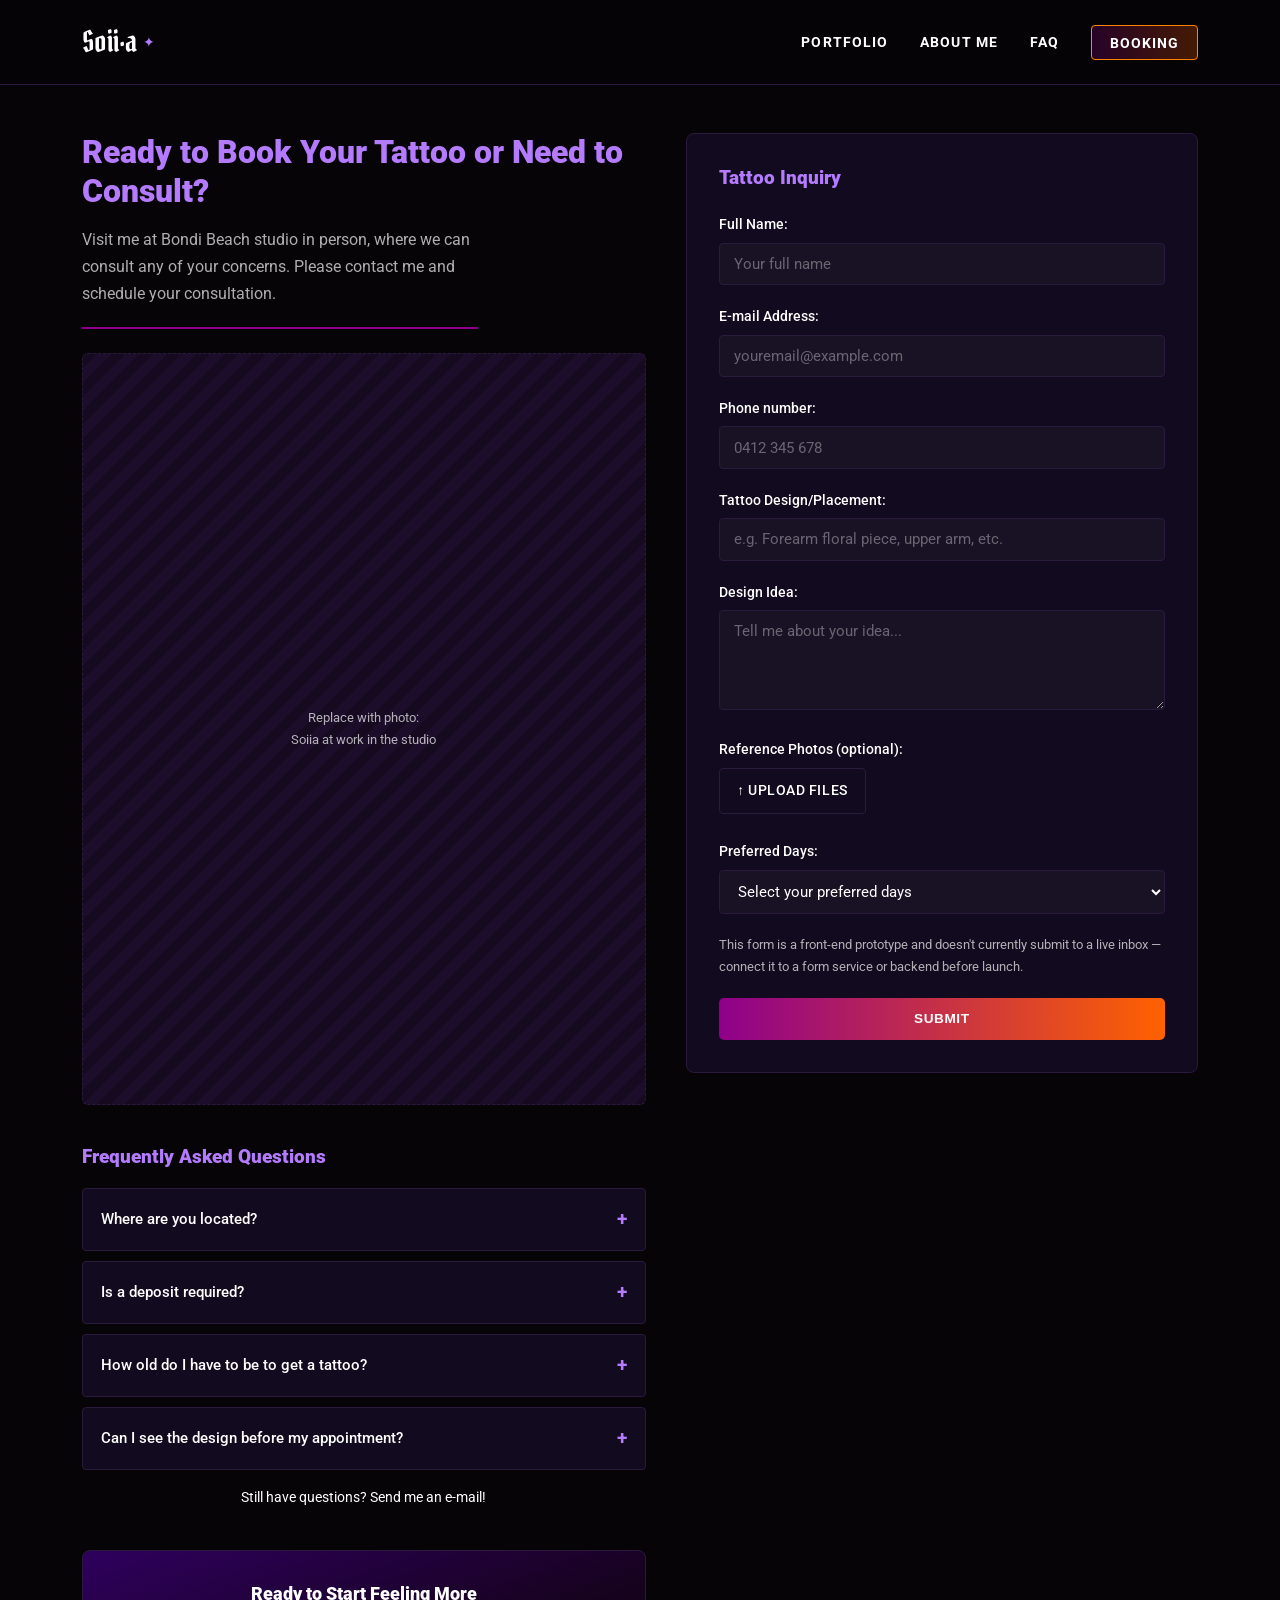
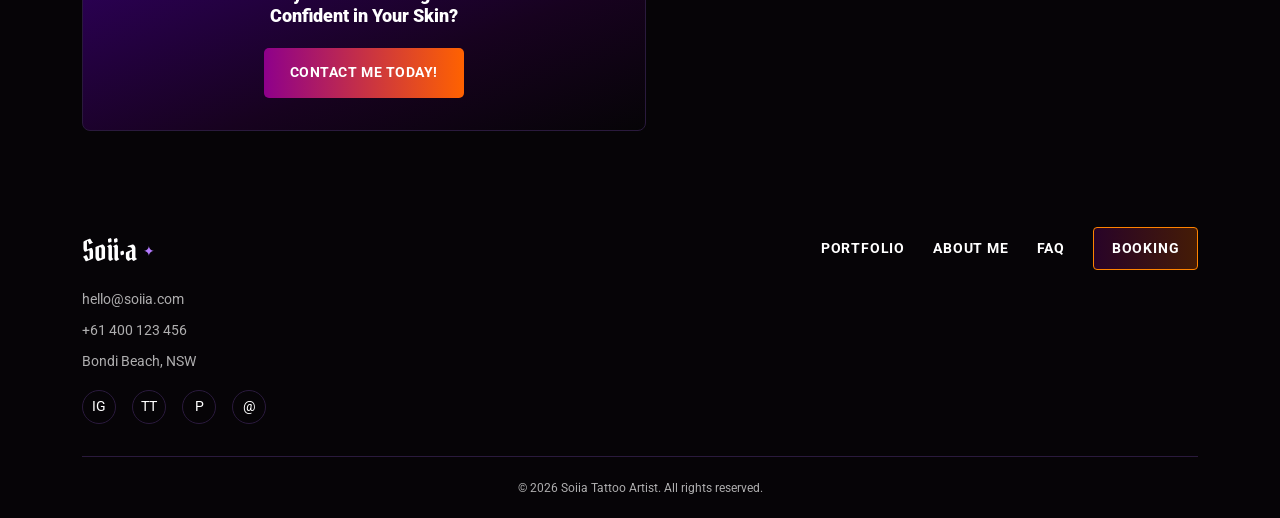
==== booking.html @ 14be4595 "day1change1" ====
<!DOCTYPE html>
<html lang="en">
<head>
  <meta charset="UTF-8">
  <meta name="viewport" content="width=device-width, initial-scale=1.0">
  <title>Soiia — Booking &amp; Consultation</title>
  <meta name="description" content="Book a tattoo consultation with Soiia, or send an inquiry with your design idea, placement, and preferred days.">
  <link rel="stylesheet" href="style.css">
</head>
<body>

  <header id="site-header">
    <input type="checkbox" id="nav-toggle" class="nav-toggle">

    <div class="header-inner">
      <a href="index.html" class="logo-word">Soii·a <span class="sparkle" aria-hidden="true">✦</span></a>

      <nav class="main-nav" aria-label="Primary">
        <ul>
          <li><a href="index.html#portfolio">Portfolio</a></li>
          <li><a href="index.html#about">About Me</a></li>
          <li><a href="#faq">FAQ</a></li>
          <li><a href="booking.html" class="nav-book">Booking</a></li>
        </ul>
      </nav>

      <div class="mobile-controls">
        <a href="booking.html" class="nav-book">Booking</a>
        <label for="nav-toggle" class="hamburger-btn" aria-label="Open menu">&#9776;</label>
      </div>
    </div>

    <div class="mobile-nav-panel">
      <a href="index.html#portfolio">Portfolio</a>
      <a href="index.html#about">About Me</a>
      <a href="#faq">FAQ</a>
    </div>
  </header>

  <!-- ===================== Two-column booking layout ===================== -->
  <section id="booking-columns">
    <div class="wrap">

      <div class="consult-intro">
        <h1>Ready to Book Your Tattoo or Need to Consult?</h1>
        <p>
          Visit me at Bondi Beach studio in person, where we can consult
          any of your concerns. Please contact me and schedule your
          consultation.
        </p>
        <div class="consult-photo photo-frame" role="img" aria-label="Photo of Soiia tattooing a client">
          Replace with photo:<br>Soiia at work in the studio
        </div>
      </div>

      <div class="inquiry-panel">
        <h2>Tattoo Inquiry</h2>
        <form id="booking-form" action="mailto:hello@soiia.com" method="post">

          <div class="form-row">
            <label for="full-name">Full Name:</label>
            <input type="text" id="full-name" name="full-name" placeholder="Your full name" required>
          </div>

          <div class="form-row">
            <label for="email">E-mail Address:</label>
            <input type="email" id="email" name="email" placeholder="youremail@example.com" required>
          </div>

          <div class="form-row">
            <label for="phone">Phone number:</label>
            <input type="tel" id="phone" name="phone" placeholder="0412 345 678">
          </div>

          <div class="form-row">
            <label for="placement">Tattoo Design/Placement:</label>
            <input type="text" id="placement" name="placement" placeholder="e.g. Forearm floral piece, upper arm, etc." required>
          </div>

          <div class="form-row">
            <label for="idea">Design Idea:</label>
            <textarea id="idea" name="idea" placeholder="Tell me about your idea..." required></textarea>
          </div>

          <div class="form-row">
            <label for="reference-photos">Reference Photos (optional):</label>
            <label class="file-upload-label" for="reference-photos">&#8593; Upload Files</label>
            <input type="file" id="reference-photos" name="reference-photos" accept="image/*" multiple>
          </div>

          <div class="form-row">
            <label for="preferred-days">Preferred Days:</label>
            <select id="preferred-days" name="preferred-days" required>
              <option value="">Select your preferred days</option>
              <option value="weekday-morning">Weekday mornings</option>
              <option value="weekday-afternoon">Weekday afternoons</option>
              <option value="saturday">Saturday</option>
              <option value="flexible">Flexible / not sure</option>
            </select>
          </div>

          <p class="form-note">
            This form is a front-end prototype and doesn't currently submit
            to a live inbox — connect it to a form service or backend before
            launch.
          </p>

          <button type="submit" class="btn btn-primary form-submit">Submit</button>
        </form>
      </div>

      <div class="faq-section" id="faq">
        <h2>Frequently Asked Questions</h2>

        <details class="faq-item">
          <summary>Where are you located?</summary>
          <p>The studio is based in Bondi Beach, NSW. Full address details are shared once your consultation is confirmed.</p>
        </details>

        <details class="faq-item">
          <summary>Is a deposit required?</summary>
          <p>Yes — a non-refundable deposit secures your booking once the design and date are confirmed. It's deducted from the final session cost.</p>
        </details>

        <details class="faq-item">
          <summary>How old do I have to be to get a tattoo?</summary>
          <p>You must be 18 or older with valid photo ID. No exceptions, regardless of parental consent.</p>
        </details>

        <details class="faq-item">
          <summary>Can I see the design before my appointment?</summary>
          <p>Yes — final artwork is shared for approval ahead of your session, with time for any small adjustments.</p>
        </details>

        <p class="faq-more">Still have questions? <a href="mailto:hello@soiia.com">Send me an e-mail!</a></p>
      </div>

      <div class="cta-inline">
        <h2>Ready to Start Feeling More<br>Confident in Your Skin?</h2>
        <a href="#booking-form" class="btn btn-primary">Contact Me Today!</a>
      </div>

    </div>
  </section>

  <!-- ===================== Footer ===================== -->
  <footer id="site-footer">
    <div class="wrap">
      <div class="footer-top">
        <div class="footer-brand">
          <p class="logo-word">Soii·a <span class="sparkle" aria-hidden="true">✦</span></p>
          <ul class="footer-contact">
            <li><a href="mailto:hello@soiia.com">hello@soiia.com</a></li>
            <li><a href="tel:+61400123456">+61 400 123 456</a></li>
            <li>Bondi Beach, NSW</li>
          </ul>
          <div class="footer-social">
            <a href="https://instagram.com/soiia" target="_blank" rel="noopener" aria-label="Soiia on Instagram">IG</a>
            <a href="https://tiktok.com/@soiia" target="_blank" rel="noopener" aria-label="Soiia on TikTok">TT</a>
            <a href="https://pinterest.com/soiia" target="_blank" rel="noopener" aria-label="Soiia on Pinterest">P</a>
            <a href="mailto:hello@soiia.com" aria-label="Email Soiia">@</a>
          </div>
        </div>

        <nav class="footer-links" aria-label="Footer">
          <a href="index.html#portfolio">Portfolio</a>
          <a href="index.html#about">About Me</a>
          <a href="#faq">FAQ</a>
          <a href="booking.html" class="nav-book">Booking</a>
        </nav>
      </div>

      <div class="footer-bottom">
        &copy; 2026 Soiia Tattoo Artist. All rights reserved.
      </div>
    </div>
  </footer>

</body>
</html>
---- style.css ----
@import url('https://fonts.googleapis.com/css2?family=Pirata+One&family=Tangerine:wght@700&family=Roboto:wght@400;500;700;900&display=swap');

:root {
  --bg: #060407;
  --panel: #120a1e;
  --panel-border: #2a1a3d;
  --ink: #2E005D;
  --indigo: #5C008B;
  --magenta: #8E008B;
  --orange: #FF8300;
  --blaze: #FF6200;
  --accent: #b47bff;   /* lightened tint of the brand indigo/magenta, for legibility on black */
  --white: #FFFFFF;
  --muted: rgba(255,255,255,0.68);
  --gradient-cta: linear-gradient(90deg, var(--magenta), var(--blaze));
  --gradient-banner: linear-gradient(160deg, var(--ink) 0%, #17021f 60%, var(--bg) 100%);
}

* { box-sizing: border-box; margin: 0; padding: 0; }
html { scroll-behavior: smooth; }

body {
  background: var(--bg);
  color: var(--white);
  font-family: 'Roboto', sans-serif;
  line-height: 1.7;
}

h1, h2, h3, h4 { font-weight: 900; line-height: 1.2; }

a { color: var(--white); text-decoration: none; }
a:hover, a:focus-visible { color: var(--accent); }
a:focus-visible, button:focus-visible, input:focus-visible,
textarea:focus-visible, select:focus-visible, summary:focus-visible {
  outline: 2px solid var(--orange);
  outline-offset: 3px;
}

ul { list-style: none; }
img, svg { display: block; max-width: 100%; }

.wrap {
  max-width: 1180px;
  margin: 0 auto;
  padding: 0 2rem;
}

.eyebrow {
  color: var(--accent);
  font-size: 0.85rem;
  font-weight: 700;
  letter-spacing: 0.14em;
  text-transform: uppercase;
  margin-bottom: 0.75rem;
}

.sparkle { color: var(--accent); display: inline-block; }

/* ---------- Photo placeholders (swap for real <img> once you have photos) ---------- */
.photo-frame {
  background: repeating-linear-gradient(135deg, #150a20, #150a20 10px, #1c0e2b 10px, #1c0e2b 20px);
  border: 1px dashed var(--panel-border);
  border-radius: 6px;
  display: flex;
  align-items: center;
  justify-content: center;
  text-align: center;
  color: var(--muted);
  font-size: 0.8rem;
  padding: 1rem;
  min-height: 160px;
}

/* ---------- Header ---------- */
#site-header {
  position: sticky;
  top: 0;
  z-index: 20;
  background: rgba(6,4,7,0.92);
  backdrop-filter: blur(6px);
  border-bottom: 1px solid var(--panel-border);
}

.header-inner {
  max-width: 1180px;
  margin: 0 auto;
  padding: 1.1rem 2rem;
  display: flex;
  align-items: center;
  justify-content: space-between;
}

.logo-word {
  font-family: 'Pirata One', cursive;
  font-size: 1.8rem;
  color: var(--white);
  display: inline-flex;
  align-items: center;
  gap: 0.35rem;
}

.logo-word .sparkle { font-size: 0.9rem; }

.main-nav ul {
  display: flex;
  align-items: center;
  gap: 2rem;
}

.main-nav a {
  font-size: 0.85rem;
  font-weight: 700;
  letter-spacing: 0.08em;
  text-transform: uppercase;
  color: var(--white);
}

.nav-book {
  border: 1px solid var(--orange);
  border-radius: 4px;
  padding: 0.55rem 1.1rem !important;
  background: linear-gradient(90deg, rgba(142,0,139,0.25), rgba(255,98,0,0.25));
}

.nav-book:hover { color: var(--white) !important; background: var(--gradient-cta); }

/* mobile-only controls, hidden on desktop */
.mobile-controls, .nav-toggle, .mobile-nav-panel { display: none; }

/* ---------- Hero ---------- */
#hero .wrap {
  display: grid;
  grid-template-columns: 1fr 1fr;
  gap: 3rem;
  align-items: center;
  padding-top: 4rem;
  padding-bottom: 3rem;
}

#hero h1 {
  font-size: clamp(2.2rem, 4.2vw, 3.4rem);
  margin-bottom: 1.25rem;
}

.hero-sub {
  border-left: 3px solid var(--magenta);
  padding-left: 1rem;
  color: var(--muted);
  font-size: 1.05rem;
  max-width: 40ch;
  margin-bottom: 2rem;
}

.button-row { display: flex; gap: 1rem; flex-wrap: wrap; }

.btn {
  display: inline-flex;
  align-items: center;
  gap: 0.4rem;
  padding: 0.85rem 1.6rem;
  border-radius: 5px;
  font-weight: 700;
  font-size: 0.85rem;
  letter-spacing: 0.04em;
  text-transform: uppercase;
}

.btn-primary { background: var(--gradient-cta); color: var(--white); }
.btn-primary:hover { color: var(--white); filter: brightness(1.12); }

.btn-outline { border: 1px solid var(--accent); color: var(--white); }
.btn-outline:hover { color: var(--white); background: rgba(180,123,255,0.12); }

.hero-photo.photo-frame { aspect-ratio: 4 / 5; }

.divider-row {
  display: flex;
  align-items: center;
  gap: 1rem;
  justify-content: center;
  padding: 0 0 3rem;
  color: var(--accent);
  font-size: 0.8rem;
  letter-spacing: 0.3em;
  text-transform: uppercase;
}

.divider-row::before, .divider-row::after {
  content: '';
  flex: 1;
  max-width: 220px;
  height: 1px;
  background: var(--panel-border);
}

/* ---------- About ---------- */
#about .wrap {
  display: grid;
  grid-template-columns: 1fr 1fr;
  gap: 3rem;
  align-items: center;
  padding-bottom: 4rem;
}

#about h2 { font-size: clamp(1.4rem, 2.6vw, 1.9rem); margin-bottom: 1rem; }
#about p { color: var(--muted); max-width: 48ch; margin-bottom: 1.5rem; }

.signature {
  font-family: 'Tangerine', cursive;
  font-size: 2.6rem;
  font-weight: 700;
  color: var(--accent);
  display: inline-flex;
  align-items: center;
  gap: 0.4rem;
}

.about-photos {
  display: grid;
  grid-template-columns: 1fr 1fr;
  gap: 1rem;
}

.about-photos .photo-frame { aspect-ratio: 3 / 4; }

/* ---------- Portfolio gallery ---------- */
#portfolio { padding-bottom: 4rem; }

.gallery-grid {
  display: grid;
  grid-template-columns: repeat(4, 1fr);
  gap: 1rem;
}

.gallery-grid .photo-frame { aspect-ratio: 1 / 1; }

/* ---------- CTA banner ---------- */
.cta-banner {
  background: var(--gradient-banner);
  border-top: 1px solid var(--panel-border);
  border-bottom: 1px solid var(--panel-border);
  text-align: center;
  padding: 4rem 2rem;
}

.cta-banner h2 {
  font-size: clamp(1.3rem, 3vw, 1.8rem);
  margin-bottom: 1.5rem;
}

/* ---------- Footer ---------- */
#site-footer { padding: 3rem 0 0; }

.footer-top {
  display: flex;
  justify-content: space-between;
  align-items: flex-start;
  flex-wrap: wrap;
  gap: 2rem;
  padding-bottom: 2rem;
}

.footer-brand .logo-word { margin-bottom: 0.75rem; }

.footer-contact li {
  color: var(--muted);
  font-size: 0.9rem;
  margin-bottom: 0.4rem;
}

.footer-contact a { color: var(--muted); }
.footer-contact a:hover { color: var(--accent); }

.footer-links {
  display: flex;
  gap: 1.75rem;
  align-items: center;
  flex-wrap: wrap;
}

.footer-links a {
  font-size: 0.85rem;
  font-weight: 700;
  letter-spacing: 0.06em;
  text-transform: uppercase;
}

.footer-social {
  display: flex;
  gap: 1rem;
  margin-top: 1rem;
}

.footer-social a {
  width: 34px;
  height: 34px;
  border: 1px solid var(--panel-border);
  border-radius: 50%;
  display: flex;
  align-items: center;
  justify-content: center;
  font-size: 0.9rem;
}

.footer-social a:hover { border-color: var(--accent); }

.footer-bottom {
  border-top: 1px solid var(--panel-border);
  padding: 1.25rem 0;
  text-align: center;
  font-size: 0.78rem;
  color: var(--muted);
}

/* ---------- Booking page: two-column layout ---------- */
#booking-columns .wrap {
  display: grid;
  grid-template-columns: 1.1fr 1fr;
  grid-template-areas:
    "intro form"
    "faq   form"
    "cta   form";
  gap: 2.5rem;
  align-items: start;
  padding-top: 3rem;
  padding-bottom: 3rem;
}

.consult-intro { grid-area: intro; }
.faq-section { grid-area: faq; }
.cta-inline { grid-area: cta; }
.inquiry-panel { grid-area: form; }

.cta-inline {
  background: var(--gradient-banner);
  border: 1px solid var(--panel-border);
  border-radius: 8px;
  padding: 2rem;
  text-align: center;
}

.cta-inline h2 { font-size: 1.15rem; margin-bottom: 1.25rem; }

.consult-intro h1 {
  color: var(--accent);
  font-size: clamp(1.4rem, 2.8vw, 2rem);
  margin-bottom: 1rem;
}

.consult-intro > p {
  color: var(--muted);
  border-bottom: 2px solid var(--magenta);
  padding-bottom: 1.25rem;
  margin-bottom: 1.5rem;
  max-width: 44ch;
}

.consult-photo.photo-frame { aspect-ratio: 3 / 4; }

/* FAQ accordion — native <details>/<summary>, no JS required */
#faq h2 { color: var(--accent); font-size: 1.2rem; margin-bottom: 1.25rem; }

.faq-item {
  border: 1px solid var(--panel-border);
  border-radius: 4px;
  margin-bottom: 0.6rem;
  background: var(--panel);
}

.faq-item summary {
  list-style: none;
  cursor: pointer;
  padding: 0.9rem 1.1rem;
  display: flex;
  justify-content: space-between;
  align-items: center;
  font-size: 0.92rem;
  font-weight: 500;
}

.faq-item summary::-webkit-details-marker { display: none; }

.faq-item summary::after {
  content: '+';
  color: var(--accent);
  font-size: 1.2rem;
  font-weight: 700;
}

.faq-item[open] summary::after { content: '\2013'; } /* en dash, reads as "–" */

.faq-item p {
  padding: 0 1.1rem 1rem;
  color: var(--muted);
  font-size: 0.9rem;
}

.faq-more {
  text-align: center;
  margin-top: 1rem;
  font-size: 0.88rem;
}

/* Inquiry form */
.inquiry-panel {
  background: var(--panel);
  border: 1px solid var(--panel-border);
  border-radius: 8px;
  padding: 2rem;
}

.inquiry-panel h2 { color: var(--accent); font-size: 1.2rem; margin-bottom: 1.5rem; }

#booking-form { display: grid; gap: 1.25rem; }

.form-row label {
  display: block;
  font-size: 0.85rem;
  font-weight: 500;
  margin-bottom: 0.4rem;
}

.form-row input,
.form-row select,
.form-row textarea {
  width: 100%;
  font-family: 'Roboto', sans-serif;
  font-size: 0.95rem;
  padding: 0.7rem 0.9rem;
  border-radius: 4px;
  border: 1px solid var(--panel-border);
  background: rgba(255,255,255,0.03);
  color: var(--white);
}

.form-row textarea { resize: vertical; min-height: 100px; }

.form-row input::placeholder,
.form-row textarea::placeholder { color: rgba(255,255,255,0.35); }

/* Styled file upload control */
.file-upload-label {
  display: inline-flex;
  align-items: center;
  gap: 0.5rem;
  border: 1px solid var(--panel-border);
  border-radius: 4px;
  padding: 0.65rem 1.1rem;
  font-size: 0.85rem;
  font-weight: 700;
  letter-spacing: 0.04em;
  text-transform: uppercase;
  cursor: pointer;
  width: fit-content;
}

.file-upload-label:hover { border-color: var(--accent); color: var(--accent); }
.form-row input[type="file"] { position: absolute; width: 1px; height: 1px; overflow: hidden; clip: rect(0,0,0,0); }

.form-note { font-size: 0.8rem; color: var(--muted); }

.form-submit {
  border: none;
  cursor: pointer;
  width: 100%;
  justify-content: center;
}

/* ---------- Responsive ---------- */
@media (max-width: 900px) {
  .main-nav, .header-inner .nav-book { display: none; }
  .mobile-controls { display: flex; align-items: center; gap: 0.75rem; }
  .mobile-controls .nav-book { display: inline-flex; }

  .hamburger-btn {
    border: 1px solid var(--panel-border);
    border-radius: 4px;
    padding: 0.5rem 0.7rem;
    font-size: 1rem;
    cursor: pointer;
    color: var(--white);
  }

  .nav-toggle:checked ~ .mobile-nav-panel {
    display: flex;
  }

  .mobile-nav-panel {
    display: none;
    flex-direction: column;
    gap: 0.25rem;
    padding: 1rem 2rem 1.25rem;
    border-top: 1px solid var(--panel-border);
  }

  .mobile-nav-panel a {
    padding: 0.6rem 0;
    font-size: 0.9rem;
    font-weight: 700;
    letter-spacing: 0.06em;
    text-transform: uppercase;
    border-bottom: 1px solid var(--panel-border);
  }

  #hero .wrap { grid-template-columns: 1fr; padding-top: 2.5rem; }
  #hero .wrap { display: flex; flex-direction: column; }
  .hero-photo { order: -1; margin-bottom: 2rem; }

  #about .wrap { grid-template-columns: 1fr; }
  .about-photos { grid-template-columns: 1fr 1fr; }

  .gallery-grid { grid-template-columns: 1fr 1fr; }

  #booking-columns .wrap {
    grid-template-columns: 1fr;
    grid-template-areas:
      "intro"
      "form"
      "faq"
      "cta";
  }

  .footer-top { flex-direction: column; align-items: flex-start; }
}

@media (max-width: 480px) {
  .wrap, .header-inner { padding-left: 1.25rem; padding-right: 1.25rem; }
  .gallery-grid { grid-template-columns: 1fr 1fr; gap: 0.6rem; }
  .about-photos { grid-template-columns: 1fr 1fr; gap: 0.6rem; }
}

@media (prefers-reduced-motion: reduce) {
  html { scroll-behavior: auto; }
}
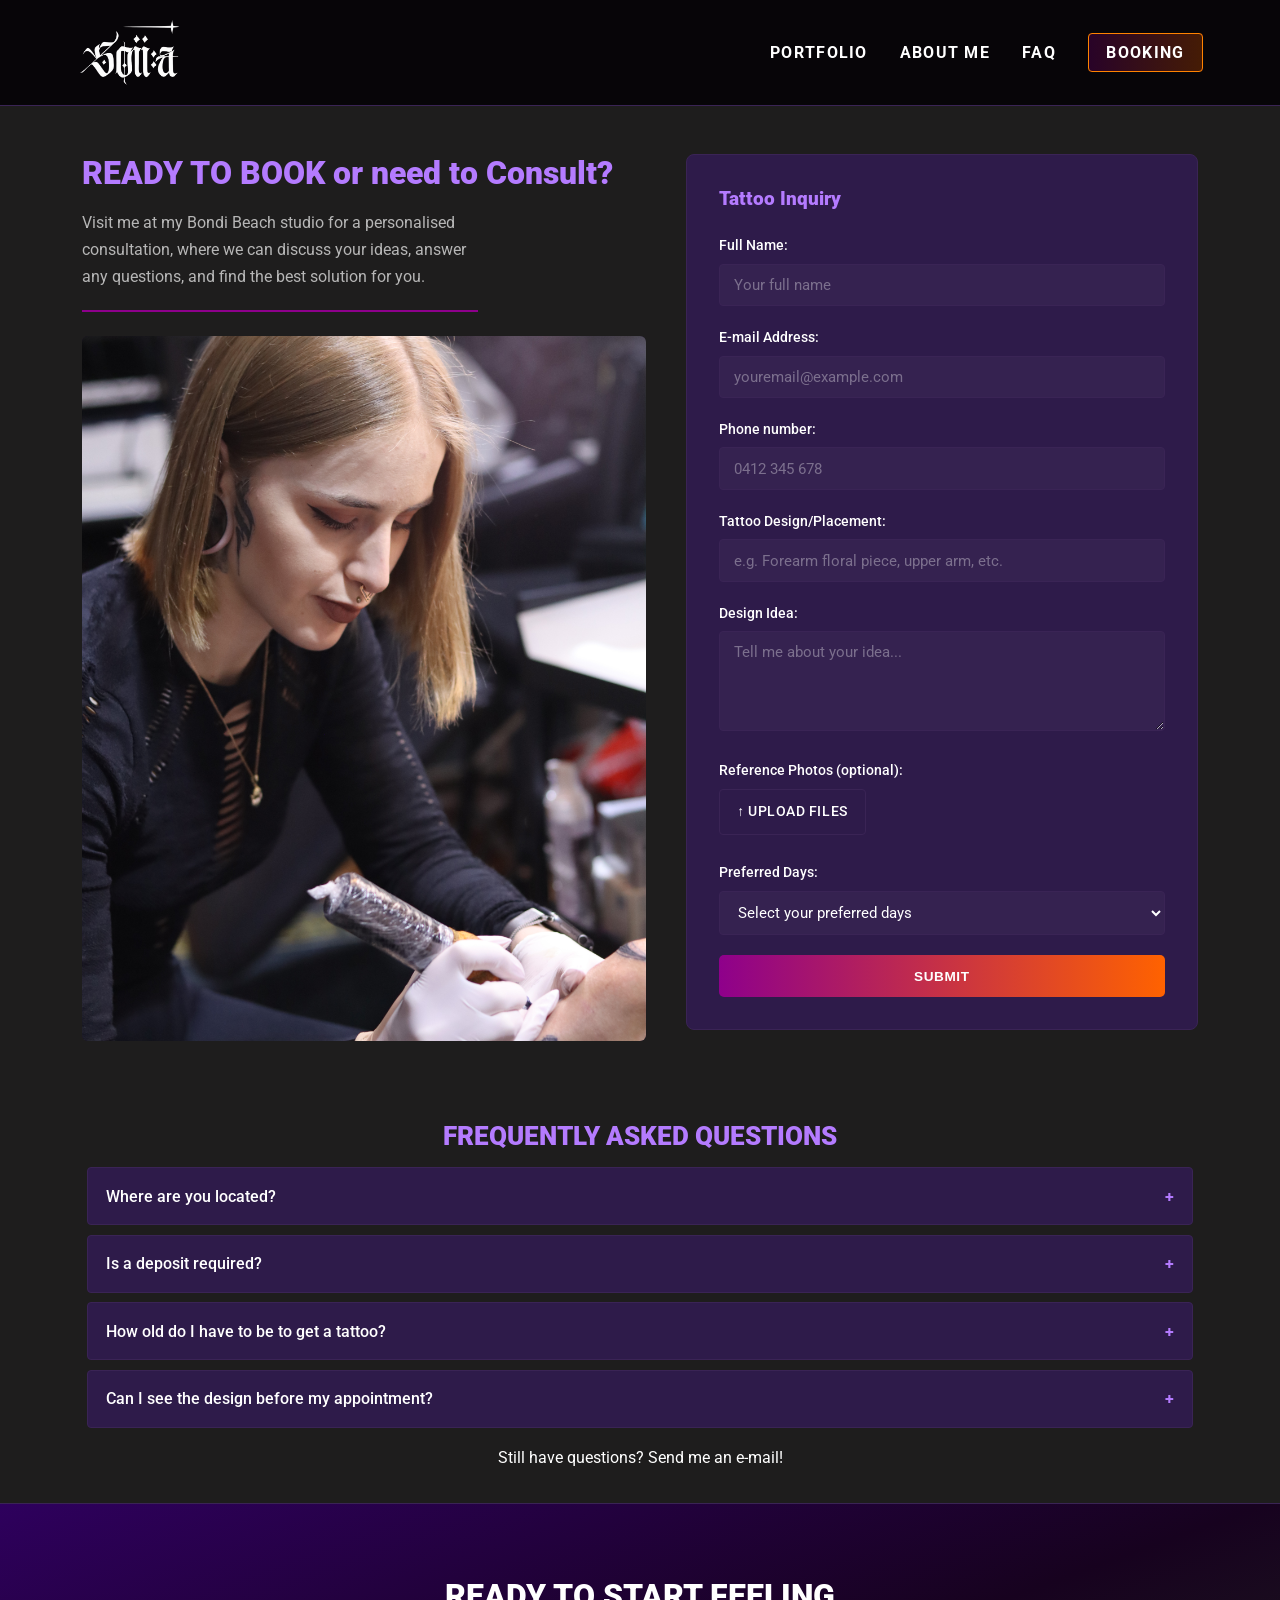
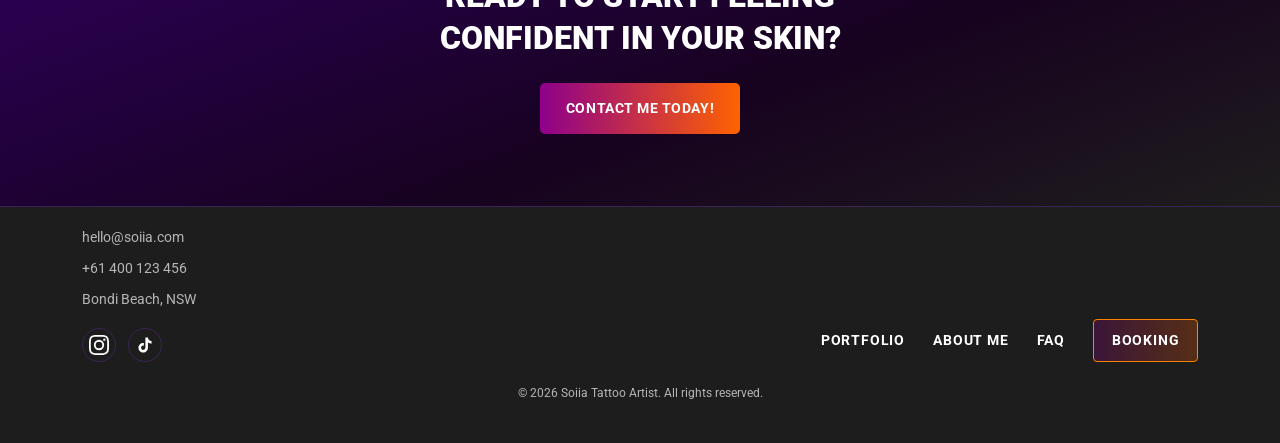
==== commit 6f1a3395: "changes1" ====
--- a/booking.html
+++ b/booking.html
@@ -13,7 +13,8 @@
     <input type="checkbox" id="nav-toggle" class="nav-toggle">
 
     <div class="header-inner">
-      <a href="index.html" class="logo-word">Soii·a <span class="sparkle" aria-hidden="true">✦</span></a>
+      <a href="booking.html" class="logo-word"><img src="logo.png" 
+  class="logo-img"></a>
 
       <nav class="main-nav" aria-label="Primary">
         <ul>
@@ -39,126 +40,108 @@
 
   <!-- ===================== Two-column booking layout ===================== -->
   <section id="booking-columns">
-    <div class="wrap">
+  <div class="wrap">
 
-      <div class="consult-intro">
-        <h1>Ready to Book Your Tattoo or Need to Consult?</h1>
-        <p>
-          Visit me at Bondi Beach studio in person, where we can consult
-          any of your concerns. Please contact me and schedule your
-          consultation.
-        </p>
-        <div class="consult-photo photo-frame" role="img" aria-label="Photo of Soiia tattooing a client">
-          Replace with photo:<br>Soiia at work in the studio
+    <div class="consult-intro">
+      <h1>READY TO BOOK or need to Consult?</h1>
+      <p>Visit me at my Bondi Beach studio for a personalised consultation, where we can discuss your ideas, answer any questions, and find the best solution for you.</p>
+      <div class="hero-photo photo-frame">
+        <img src="metattooing.jpeg" alt="Soiia tattooing a client in the studio" class="frame-img">
+      </div>
+    </div>
+
+    <div class="inquiry-panel">
+      <h2>Tattoo Inquiry</h2>
+      <form id="booking-form" action="mailto:hello@soiia.com" method="post">
+        <!-- all your form fields stay exactly the same -->
+        <div class="form-row">
+          <label for="full-name">Full Name:</label>
+          <input type="text" id="full-name" name="full-name" placeholder="Your full name" required>
         </div>
-      </div>
+        <div class="form-row">
+          <label for="email">E-mail Address:</label>
+          <input type="email" id="email" name="email" placeholder="youremail@example.com" required>
+        </div>
+        <div class="form-row">
+          <label for="phone">Phone number:</label>
+          <input type="tel" id="phone" name="phone" placeholder="0412 345 678">
+        </div>
+        <div class="form-row">
+          <label for="placement">Tattoo Design/Placement:</label>
+          <input type="text" id="placement" name="placement" placeholder="e.g. Forearm floral piece, upper arm, etc." required>
+        </div>
+        <div class="form-row">
+          <label for="idea">Design Idea:</label>
+          <textarea id="idea" name="idea" placeholder="Tell me about your idea..." required></textarea>
+        </div>
+        <div class="form-row">
+          <label for="reference-photos">Reference Photos (optional):</label>
+          <label class="file-upload-label" for="reference-photos">&#8593; Upload Files</label>
+          <input type="file" id="reference-photos" name="reference-photos" accept="image/*" multiple>
+        </div>
+        <div class="form-row">
+          <label for="preferred-days">Preferred Days:</label>
+          <select id="preferred-days" name="preferred-days" required>
+            <option value="">Select your preferred days</option>
+            <option value="weekday-morning">Weekday mornings</option>
+            <option value="weekday-afternoon">Weekday afternoons</option>
+            <option value="saturday">Saturday</option>
+            <option value="flexible">Flexible / not sure</option>
+          </select>
+        </div>
+        <button type="submit" class="btn btn-primary form-submit">Submit</button>
+      </form>
+    </div>
 
-      <div class="inquiry-panel">
-        <h2>Tattoo Inquiry</h2>
-        <form id="booking-form" action="mailto:hello@soiia.com" method="post">
+  </div>
 
-          <div class="form-row">
-            <label for="full-name">Full Name:</label>
-            <input type="text" id="full-name" name="full-name" placeholder="Your full name" required>
-          </div>
+  <div class="faq-section" id="faq">
+    <h2>FREQUENTLY ASKED QUESTIONS</h2>
+    <details class="faq-item">
+      <summary>Where are you located?</summary>
+      <p>The studio is based in Bondi Beach, NSW. Full address details are shared once your consultation is confirmed.</p>
+    </details>
+    <details class="faq-item">
+      <summary>Is a deposit required?</summary>
+      <p>Yes — a non-refundable deposit secures your booking once the design and date are confirmed. It's deducted from the final session cost.</p>
+    </details>
+    <details class="faq-item">
+      <summary>How old do I have to be to get a tattoo?</summary>
+      <p>You must be 18 or older with valid photo ID. No exceptions, regardless of parental consent.</p>
+    </details>
+    <details class="faq-item">
+      <summary>Can I see the design before my appointment?</summary>
+      <p>Yes — final artwork is shared for approval ahead of your session, with time for any small adjustments.</p>
+    </details>
+    <p class="faq-more">Still have questions? <a href="mailto:hello@soiia.com">Send me an e-mail!</a></p>
+  </div>
 
-          <div class="form-row">
-            <label for="email">E-mail Address:</label>
-            <input type="email" id="email" name="email" placeholder="youremail@example.com" required>
-          </div>
+  <div class="cta-inline">
+    <h2>READY TO START FEELING<br>CONFIDENT IN YOUR SKIN?</h2>
+    <a href="mailto:hello@soiia.com" class="btn btn-primary">Contact Me Today!</a>
+  </div>
 
-          <div class="form-row">
-            <label for="phone">Phone number:</label>
-            <input type="tel" id="phone" name="phone" placeholder="0412 345 678">
-          </div>
-
-          <div class="form-row">
-            <label for="placement">Tattoo Design/Placement:</label>
-            <input type="text" id="placement" name="placement" placeholder="e.g. Forearm floral piece, upper arm, etc." required>
-          </div>
-
-          <div class="form-row">
-            <label for="idea">Design Idea:</label>
-            <textarea id="idea" name="idea" placeholder="Tell me about your idea..." required></textarea>
-          </div>
-
-          <div class="form-row">
-            <label for="reference-photos">Reference Photos (optional):</label>
-            <label class="file-upload-label" for="reference-photos">&#8593; Upload Files</label>
-            <input type="file" id="reference-photos" name="reference-photos" accept="image/*" multiple>
-          </div>
-
-          <div class="form-row">
-            <label for="preferred-days">Preferred Days:</label>
-            <select id="preferred-days" name="preferred-days" required>
-              <option value="">Select your preferred days</option>
-              <option value="weekday-morning">Weekday mornings</option>
-              <option value="weekday-afternoon">Weekday afternoons</option>
-              <option value="saturday">Saturday</option>
-              <option value="flexible">Flexible / not sure</option>
-            </select>
-          </div>
-
-          <p class="form-note">
-            This form is a front-end prototype and doesn't currently submit
-            to a live inbox — connect it to a form service or backend before
-            launch.
-          </p>
-
-          <button type="submit" class="btn btn-primary form-submit">Submit</button>
-        </form>
-      </div>
-
-      <div class="faq-section" id="faq">
-        <h2>Frequently Asked Questions</h2>
-
-        <details class="faq-item">
-          <summary>Where are you located?</summary>
-          <p>The studio is based in Bondi Beach, NSW. Full address details are shared once your consultation is confirmed.</p>
-        </details>
-
-        <details class="faq-item">
-          <summary>Is a deposit required?</summary>
-          <p>Yes — a non-refundable deposit secures your booking once the design and date are confirmed. It's deducted from the final session cost.</p>
-        </details>
-
-        <details class="faq-item">
-          <summary>How old do I have to be to get a tattoo?</summary>
-          <p>You must be 18 or older with valid photo ID. No exceptions, regardless of parental consent.</p>
-        </details>
-
-        <details class="faq-item">
-          <summary>Can I see the design before my appointment?</summary>
-          <p>Yes — final artwork is shared for approval ahead of your session, with time for any small adjustments.</p>
-        </details>
-
-        <p class="faq-more">Still have questions? <a href="mailto:hello@soiia.com">Send me an e-mail!</a></p>
-      </div>
-
-      <div class="cta-inline">
-        <h2>Ready to Start Feeling More<br>Confident in Your Skin?</h2>
-        <a href="#booking-form" class="btn btn-primary">Contact Me Today!</a>
-      </div>
-
-    </div>
-  </section>
-
-  <!-- ===================== Footer ===================== -->
-  <footer id="site-footer">
+</section>
+ <footer id="site-footer">
     <div class="wrap">
       <div class="footer-top">
         <div class="footer-brand">
-          <p class="logo-word">Soii·a <span class="sparkle" aria-hidden="true">✦</span></p>
           <ul class="footer-contact">
             <li><a href="mailto:hello@soiia.com">hello@soiia.com</a></li>
             <li><a href="tel:+61400123456">+61 400 123 456</a></li>
             <li>Bondi Beach, NSW</li>
           </ul>
           <div class="footer-social">
-            <a href="https://instagram.com/soiia" target="_blank" rel="noopener" aria-label="Soiia on Instagram">IG</a>
-            <a href="https://tiktok.com/@soiia" target="_blank" rel="noopener" aria-label="Soiia on TikTok">TT</a>
-            <a href="https://pinterest.com/soiia" target="_blank" rel="noopener" aria-label="Soiia on Pinterest">P</a>
-            <a href="mailto:hello@soiia.com" aria-label="Email Soiia">@</a>
+            <a href="https://instagram.com/soiia" class="social-icon" aria-label="Instagram" target="_blank" rel="noopener">
+              <svg viewBox="0 0 24 24" width="20" height="20" fill="currentColor">
+                <path d="M12 2.163c3.204 0 3.584.012 4.85.07 3.252.148 4.771 1.691 4.919 4.919.058 1.265.069 1.645.069 4.849 0 3.205-.012 3.584-.069 4.849-.149 3.225-1.664 4.771-4.919 4.919-1.266.058-1.644.07-4.85.07-3.204 0-3.584-.012-4.849-.07-3.26-.149-4.771-1.699-4.919-4.92-.058-1.265-.07-1.644-.07-4.849 0-3.204.013-3.583.07-4.849.149-3.227 1.664-4.771 4.919-4.919 1.266-.057 1.645-.069 4.849-.069zm0-2.163c-3.259 0-3.667.014-4.947.072-4.358.2-6.78 2.618-6.98 6.98-.059 1.281-.073 1.689-.073 4.948 0 3.259.014 3.668.072 4.948.2 4.358 2.618 6.78 6.98 6.98 1.281.058 1.689.072 4.948.072 3.259 0 3.668-.014 4.948-.072 4.354-.2 6.782-2.618 6.979-6.98.059-1.28.073-1.689.073-4.948 0-3.259-.014-3.667-.072-4.947-.196-4.354-2.617-6.78-6.979-6.98-1.281-.059-1.69-.073-4.949-.073zm0 5.838a6.162 6.162 0 1 0 0 12.324 6.162 6.162 0 0 0 0-12.324zm0 10.162a4 4 0 1 1 0-8 4 4 0 0 1 0 8zm6.406-11.845a1.44 1.44 0 1 0 0 2.881 1.44 1.44 0 0 0 0-2.881z"/>
+              </svg>
+            </a>
+            <a href="https://tiktok.com/@soiia" class="social-icon" aria-label="TikTok" target="_blank" rel="noopener">
+              <svg viewBox="0 0 24 24" width="20" height="20" fill="currentColor">
+                <path d="M16.6 5.82s.51.5 0 0A4.278 4.278 0 0 1 15.54 3h-3.09v12.4a2.592 2.592 0 0 1-2.59 2.5c-1.42 0-2.6-1.16-2.6-2.6 0-1.72 1.66-3.01 3.37-2.48V9.66c-3.45-.46-6.47 2.22-6.47 5.64 0 3.33 2.76 5.7 5.69 5.7 3.14 0 5.69-2.55 5.69-5.7V9.01a7.35 7.35 0 0 0 4.3 1.38V7.3s-1.88.09-3.24-1.48z"/>
+              </svg>
+            </a>
           </div>
         </div>
 
@@ -177,4 +160,4 @@
   </footer>
 
 </body>
-</html>
+</html>
--- a/style.css
+++ b/style.css
@@ -1,15 +1,15 @@
 @import url('https://fonts.googleapis.com/css2?family=Pirata+One&family=Tangerine:wght@700&family=Roboto:wght@400;500;700;900&display=swap');
 
 :root {
-  --bg: #060407;
-  --panel: #120a1e;
-  --panel-border: #2a1a3d;
+  --bg: #1e1d1d;
+  --panel: #2e1b4a;
+  --panel-border: #3a2455;
   --ink: #2E005D;
   --indigo: #5C008B;
   --magenta: #8E008B;
   --orange: #FF8300;
   --blaze: #FF6200;
-  --accent: #b47bff;   /* lightened tint of the brand indigo/magenta, for legibility on black */
+  --accent: #b47bff;  
   --white: #FFFFFF;
   --muted: rgba(255,255,255,0.68);
   --gradient-cta: linear-gradient(90deg, var(--magenta), var(--blaze));
@@ -59,18 +59,26 @@
 /* ---------- Photo placeholders (swap for real <img> once you have photos) ---------- */
 .photo-frame {
   background: repeating-linear-gradient(135deg, #150a20, #150a20 10px, #1c0e2b 10px, #1c0e2b 20px);
-  border: 1px dashed var(--panel-border);
   border-radius: 6px;
   display: flex;
   align-items: center;
   justify-content: center;
   text-align: center;
   color: var(--muted);
-  font-size: 0.8rem;
-  padding: 1rem;
-  min-height: 160px;
-}
-
+  min-height: 130px;
+}
+
+.frame-img {
+  width: 100%;
+  height: 100%;
+  object-fit: cover;
+  border-radius: 6px;
+}
+
+.gallery-grid {
+  max-width: 1120px;
+  margin: 0 auto;
+}
 /* ---------- Header ---------- */
 #site-header {
   position: sticky;
@@ -82,7 +90,7 @@
 }
 
 .header-inner {
-  max-width: 1180px;
+  max-width: 1190px;
   margin: 0 auto;
   padding: 1.1rem 2rem;
   display: flex;
@@ -91,15 +99,21 @@
 }
 
 .logo-word {
-  font-family: 'Pirata One', cursive;
-  font-size: 1.8rem;
-  color: var(--white);
   display: inline-flex;
   align-items: center;
   gap: 0.35rem;
 }
 
-.logo-word .sparkle { font-size: 0.9rem; }
+.logo-word .logo-img {
+  height: 40px;   
+  width: auto;
+}
+.logo-word .logo-img {
+  height: 80px;  
+  width: auto;
+  max-height: 70px;
+  display: block;
+}
 
 .main-nav ul {
   display: flex;
@@ -108,7 +122,7 @@
 }
 
 .main-nav a {
-  font-size: 0.85rem;
+  font-size: 1rem;
   font-weight: 700;
   letter-spacing: 0.08em;
   text-transform: uppercase;
@@ -232,7 +246,7 @@
   gap: 1rem;
 }
 
-.gallery-grid .photo-frame { aspect-ratio: 1 / 1; }
+.gallery-grid .photo-frame { aspect-ratio: 1 / 1.15; }
 
 /* ---------- CTA banner ---------- */
 .cta-banner {
@@ -254,13 +268,8 @@
 .footer-top {
   display: flex;
   justify-content: space-between;
-  align-items: flex-start;
-  flex-wrap: wrap;
-  gap: 2rem;
-  padding-bottom: 2rem;
-}
-
-.footer-brand .logo-word { margin-bottom: 0.75rem; }
+  align-items: flex-end;
+}
 
 .footer-contact li {
   color: var(--muted);
@@ -287,7 +296,9 @@
 
 .footer-social {
   display: flex;
-  gap: 1rem;
+  justify-content: flex-start;
+  align-items: center;
+  gap: 0.75rem;
   margin-top: 1rem;
 }
 
@@ -302,24 +313,26 @@
   font-size: 0.9rem;
 }
 
+
+
 .footer-social a:hover { border-color: var(--accent); }
 
 .footer-bottom {
-  border-top: 1px solid var(--panel-border);
   padding: 1.25rem 0;
   text-align: center;
   font-size: 0.78rem;
   color: var(--muted);
 }
 
+#site-footer {
+  padding: 1.2rem 0; 
+}
+
 /* ---------- Booking page: two-column layout ---------- */
 #booking-columns .wrap {
   display: grid;
   grid-template-columns: 1.1fr 1fr;
-  grid-template-areas:
-    "intro form"
-    "faq   form"
-    "cta   form";
+  grid-template-areas: "intro form";
   gap: 2.5rem;
   align-items: start;
   padding-top: 3rem;
@@ -327,19 +340,7 @@
 }
 
 .consult-intro { grid-area: intro; }
-.faq-section { grid-area: faq; }
-.cta-inline { grid-area: cta; }
 .inquiry-panel { grid-area: form; }
-
-.cta-inline {
-  background: var(--gradient-banner);
-  border: 1px solid var(--panel-border);
-  border-radius: 8px;
-  padding: 2rem;
-  text-align: center;
-}
-
-.cta-inline h2 { font-size: 1.15rem; margin-bottom: 1.25rem; }
 
 .consult-intro h1 {
   color: var(--accent);
@@ -357,14 +358,29 @@
 
 .consult-photo.photo-frame { aspect-ratio: 3 / 4; }
 
-/* FAQ accordion — native <details>/<summary>, no JS required */
-#faq h2 { color: var(--accent); font-size: 1.2rem; margin-bottom: 1.25rem; }
+/* FAQ accordion */
+#faq {
+  max-width: 1170px;
+  width: 100%;
+  margin: 2rem auto;
+  padding: 0 2rem;
+  box-sizing: border-box;
+}
+
+#faq h2 {
+  color: var(--accent);
+  font-size: 1.6rem;
+  margin-bottom: 1rem;
+  text-align: center;
+}
 
 .faq-item {
   border: 1px solid var(--panel-border);
   border-radius: 4px;
   margin-bottom: 0.6rem;
   background: var(--panel);
+  width: 100%;
+  box-sizing: border-box;
 }
 
 .faq-item summary {
@@ -374,7 +390,7 @@
   display: flex;
   justify-content: space-between;
   align-items: center;
-  font-size: 0.92rem;
+  font-size: 1rem;
   font-weight: 500;
 }
 
@@ -383,11 +399,10 @@
 .faq-item summary::after {
   content: '+';
   color: var(--accent);
-  font-size: 1.2rem;
-  font-weight: 700;
-}
-
-.faq-item[open] summary::after { content: '\2013'; } /* en dash, reads as "–" */
+  font-weight: 700;
+}
+
+.faq-item[open] summary::after { content: '\2013'; }
 
 .faq-item p {
   padding: 0 1.1rem 1rem;
@@ -398,7 +413,25 @@
 .faq-more {
   text-align: center;
   margin-top: 1rem;
-  font-size: 0.88rem;
+  font-size: 1rem;
+}
+
+/* CTA banner — full width, no risky vw hack needed since it's outside .wrap now */
+.cta-inline {
+  width: 100%;
+  margin-top: 2rem;
+  padding: 4.5rem 1.5rem;
+  box-sizing: border-box;
+  background: var(--gradient-banner);
+  border-top: 1px solid var(--panel-border);
+  border-bottom: 1px solid var(--panel-border);
+  text-align: center;
+}
+
+.cta-inline h2 {
+  font-size: 2rem;
+  margin-bottom: 1.5rem;
+  line-height: 1.3;
 }
 
 /* Inquiry form */
@@ -438,7 +471,6 @@
 .form-row input::placeholder,
 .form-row textarea::placeholder { color: rgba(255,255,255,0.35); }
 
-/* Styled file upload control */
 .file-upload-label {
   display: inline-flex;
   align-items: center;
